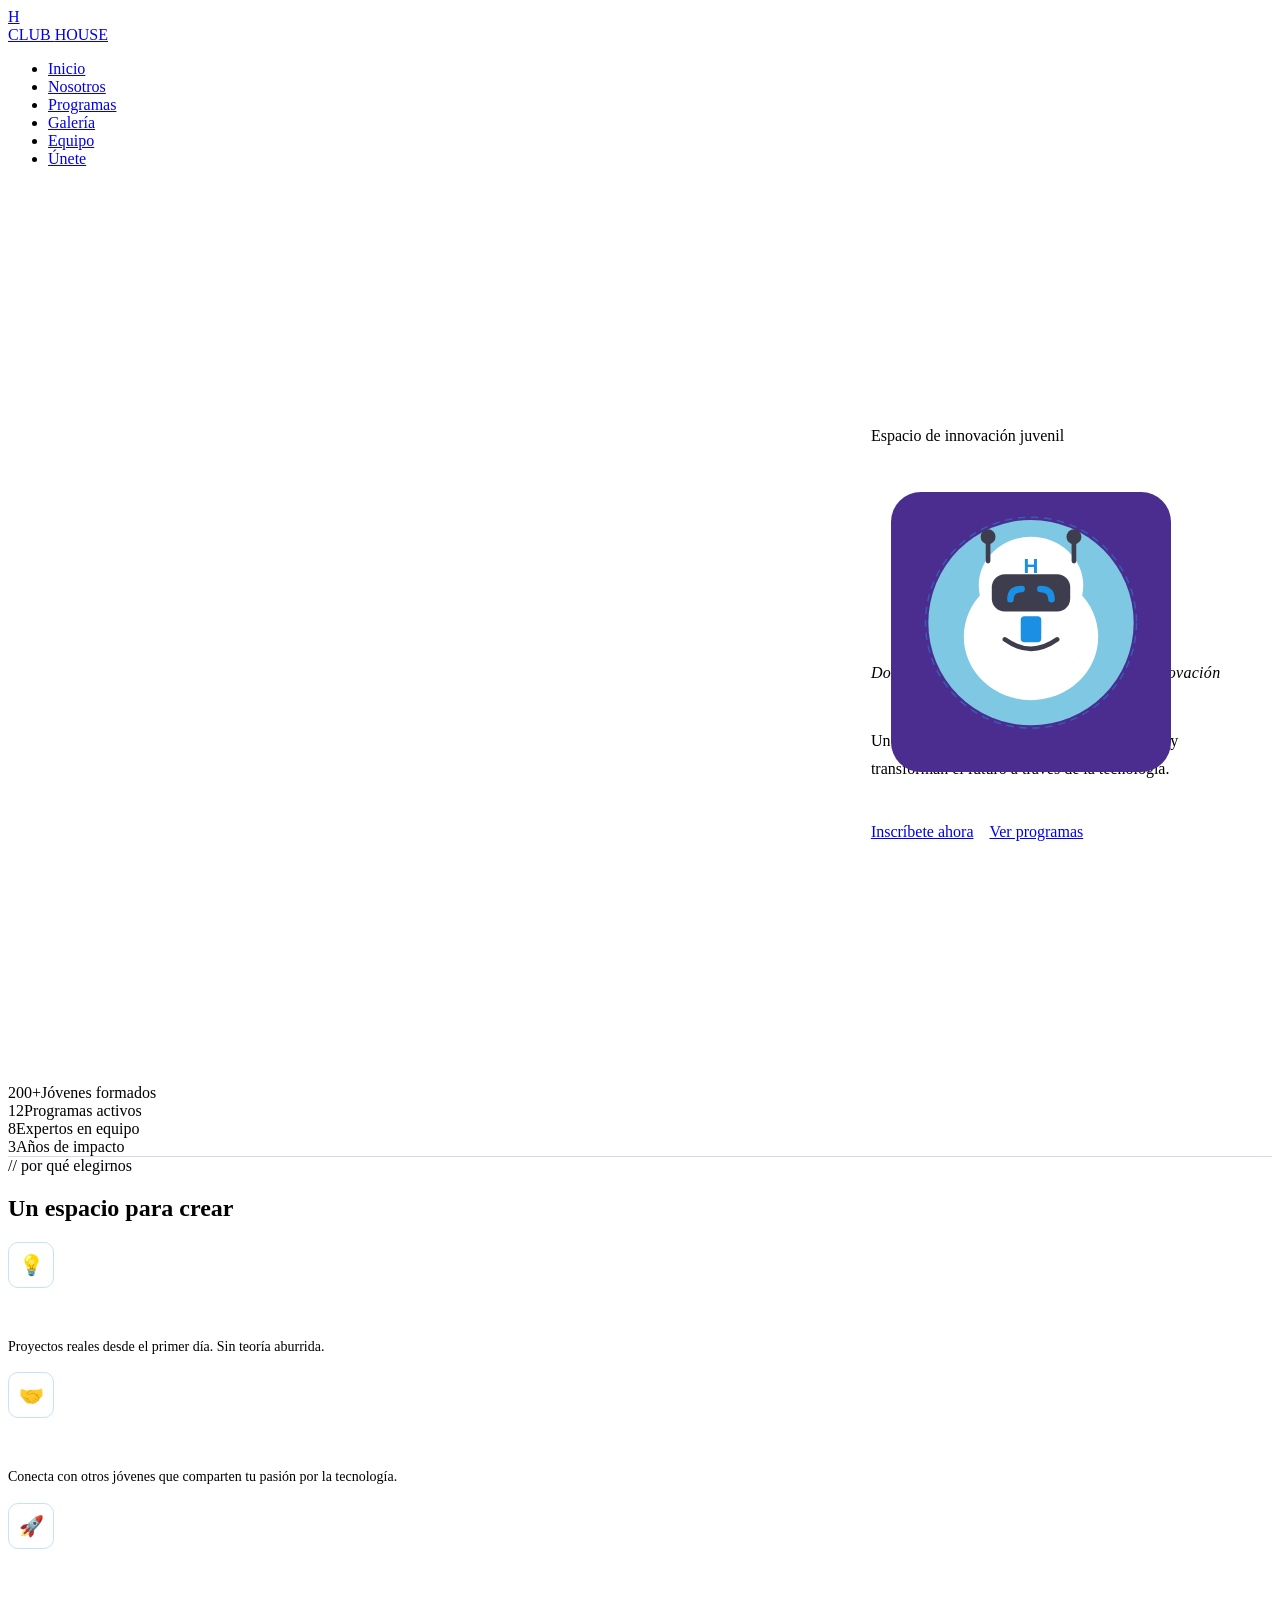
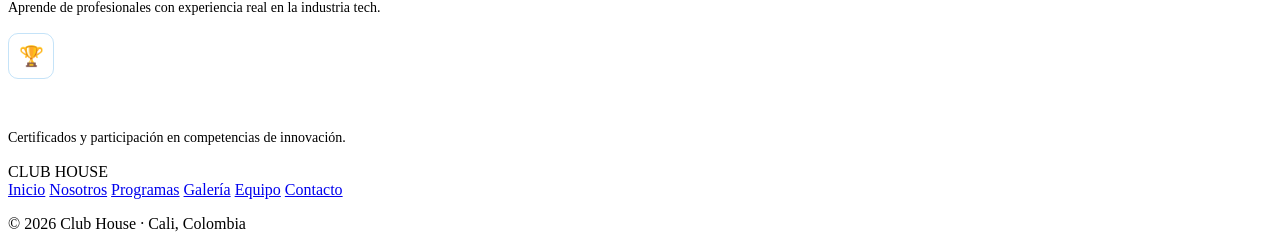
==== index.html @ 058dc251 "mensaje descriptivo del cambio" ====
<!DOCTYPE html>
<html lang="es">
<head>
  <meta charset="UTF-8">
  <meta name="viewport" content="width=device-width, initial-scale=1.0">
  <title>Club House — Inicio</title>
  <link rel="stylesheet" href="css/style.css">
  <style>
    .hero {
      min-height: 100vh;
      display: flex; align-items: center;
      padding: 0 48px;
      position: relative; overflow: hidden;
    }
    .glow-purple { width: 700px; height: 700px; top: -200px; right: -150px; }
    .glow-blue   { width: 500px; height: 500px; bottom: -100px; left: 5%; }

    .hero-content { position: relative; z-index: 2; max-width: 640px; }

    .hero h1 {
      font-family: 'Orbitron', monospace;
      font-size: 68px; font-weight: 900;
      line-height: 1.0; color: #fff;
      letter-spacing: -2px; margin-bottom: 22px;
    }
    .hero h1 .accent { color: var(--blue-elec); }

    .hero-slogan {
      font-size: 19px; color: var(--blue-light);
      font-weight: 300; font-style: italic;
      margin-bottom: 14px; letter-spacing: 0.3px;
    }
    .hero p {
      font-size: 16px; color: var(--text-muted);
      margin-bottom: 40px; max-width: 520px; line-height: 1.75;
    }
    .hero-btns { display: flex; gap: 16px; flex-wrap: wrap; }

    /* Robot flotante */
    .hero-robot {
      position: absolute; right: 8%; top: 50%;
      transform: translateY(-50%);
      z-index: 2; animation: float 4s ease-in-out infinite;
    }
    @keyframes float {
      0%,100% { transform: translateY(-50%); }
      50%      { transform: translateY(calc(-50% - 18px)); }
    }

    /* Tarjetas de features */
    .features {
      background: var(--surface);
      border-top: 1px solid rgba(75,45,143,0.2);
    }
    .feature-icon {
      width: 44px; height: 44px;
      background: var(--blue-dim);
      border: 1px solid rgba(26,143,227,0.25);
      border-radius: 10px;
      display: flex; align-items: center; justify-content: center;
      font-size: 20px; margin-bottom: 16px;
    }
    .card h3 {
      font-size: 16px; font-weight: 600; color: #fff; margin-bottom: 8px;
    }
    .card p { font-size: 14px; color: var(--text-muted); line-height: 1.6; }
  </style>
</head>
<body>

<nav>
  <a href="index.html" class="nav-logo">
    <div class="logo-icon">H</div>
    <span class="logo-text">CLUB <span>HOUSE</span></span>
  </a>
  <ul>
    <li><a href="index.html">Inicio</a></li>
    <li><a href="pages/about.html">Nosotros</a></li>
    <li><a href="pages/programs.html">Programas</a></li>
    <li><a href="pages/gallery.html">Galería</a></li>
    <li><a href="pages/team.html">Equipo</a></li>
    <li><a href="pages/contact.html" class="nav-cta">Únete</a></li>
  </ul>
</nav>

<!-- HERO -->
<div class="page">
  <section class="hero">
    <div class="hero-grid"></div>
    <div class="glow-purple"></div>
    <div class="glow-blue"></div>

    <div class="hero-content">
      <div class="badge">
        <div class="badge-dot"></div>
        Espacio de innovación juvenil
      </div>

      <h1>CLUB<br><span class="accent">HOUSE</span></h1>
      <p class="hero-slogan">Donde la tecnología se encuentra con la innovación</p>
      <p>Un espacio donde los jóvenes aprenden, crean y transforman el futuro a través de la tecnología.</p>

      <div class="hero-btns">
        <a href="pages/contact.html" class="btn-primary">Inscríbete ahora</a>
        <a href="pages/programs.html" class="btn-outline">Ver programas</a>
      </div>
    </div>

    <!-- Robot SVG -->
    <div class="hero-robot">
      <svg width="280" height="280" viewBox="0 0 300 300" fill="none" xmlns="http://www.w3.org/2000/svg">
        <rect width="300" height="300" rx="32" fill="#4B2D8F"/>
        <circle cx="150" cy="140" r="110" fill="#7EC8E3"/>
        <ellipse cx="150" cy="155" rx="72" ry="68" fill="#FFFFFF"/>
        <ellipse cx="150" cy="100" rx="56" ry="52" fill="#FFFFFF"/>
        <rect x="108" y="88" width="84" height="40" rx="14" fill="#3D3D4E"/>
        <path d="M128 115 Q128 104 140 104" stroke="#1A8FE3" stroke-width="7" stroke-linecap="round" fill="none"/>
        <path d="M172 115 Q172 104 160 104" stroke="#1A8FE3" stroke-width="7" stroke-linecap="round" fill="none"/>
        <text x="150" y="87" text-anchor="middle" font-family="Arial" font-weight="900" font-size="22" fill="#1A8FE3">H</text>
        <line x1="104" y1="52" x2="104" y2="74" stroke="#3D3D4E" stroke-width="5" stroke-linecap="round"/>
        <circle cx="104" cy="48" r="8" fill="#3D3D4E"/>
        <line x1="196" y1="52" x2="196" y2="74" stroke="#3D3D4E" stroke-width="5" stroke-linecap="round"/>
        <circle cx="196" cy="48" r="8" fill="#3D3D4E"/>
        <rect x="139" y="133" width="22" height="28" rx="4" fill="#1A8FE3"/>
        <path d="M122 158 Q150 178 178 158" stroke="#3D3D4E" stroke-width="5" stroke-linecap="round" fill="none"/>
        <circle cx="150" cy="140" r="113" stroke="#1A8FE3" stroke-width="1.5" stroke-dasharray="8 6" opacity="0.5"/>
      </svg>
    </div>
  </section>

  <!-- STATS -->
  <div class="stats-bar">
    <div><span class="stat-num">200+</span><span class="stat-label">Jóvenes formados</span></div>
    <div><span class="stat-num">12</span><span class="stat-label">Programas activos</span></div>
    <div><span class="stat-num">8</span><span class="stat-label">Expertos en equipo</span></div>
    <div><span class="stat-num">3</span><span class="stat-label">Años de impacto</span></div>
  </div>

  <!-- FEATURES -->
  <div class="features">
    <div class="section">
      <span class="section-tag">// por qué elegirnos</span>
      <h2 class="page-title">Un espacio para <span>crear</span></h2>
      <div class="divider"></div>
      <div class="grid-4">
        <div class="card" data-animate>
          <div class="feature-icon">💡</div>
          <h3>Aprendizaje práctico</h3>
          <p>Proyectos reales desde el primer día. Sin teoría aburrida.</p>
        </div>
        <div class="card" data-animate>
          <div class="feature-icon">🤝</div>
          <h3>Comunidad activa</h3>
          <p>Conecta con otros jóvenes que comparten tu pasión por la tecnología.</p>
        </div>
        <div class="card" data-animate>
          <div class="feature-icon">🚀</div>
          <h3>Mentores expertos</h3>
          <p>Aprende de profesionales con experiencia real en la industria tech.</p>
        </div>
        <div class="card" data-animate>
          <div class="feature-icon">🏆</div>
          <h3>Reconocimiento</h3>
          <p>Certificados y participación en competencias de innovación.</p>
        </div>
      </div>
    </div>
  </div>
</div>

<footer>
  <span class="footer-logo">CLUB <span>HOUSE</span></span>
  <div class="footer-links">
    <a href="index.html">Inicio</a>
    <a href="pages/about.html">Nosotros</a>
    <a href="pages/programs.html">Programas</a>
    <a href="pages/gallery.html">Galería</a>
    <a href="pages/team.html">Equipo</a>
    <a href="pages/contact.html">Contacto</a>
  </div>
  <p>© 2026 Club House · Cali, Colombia</p>
</footer>

<script src="js/main.js"></script>
</body>
</html>
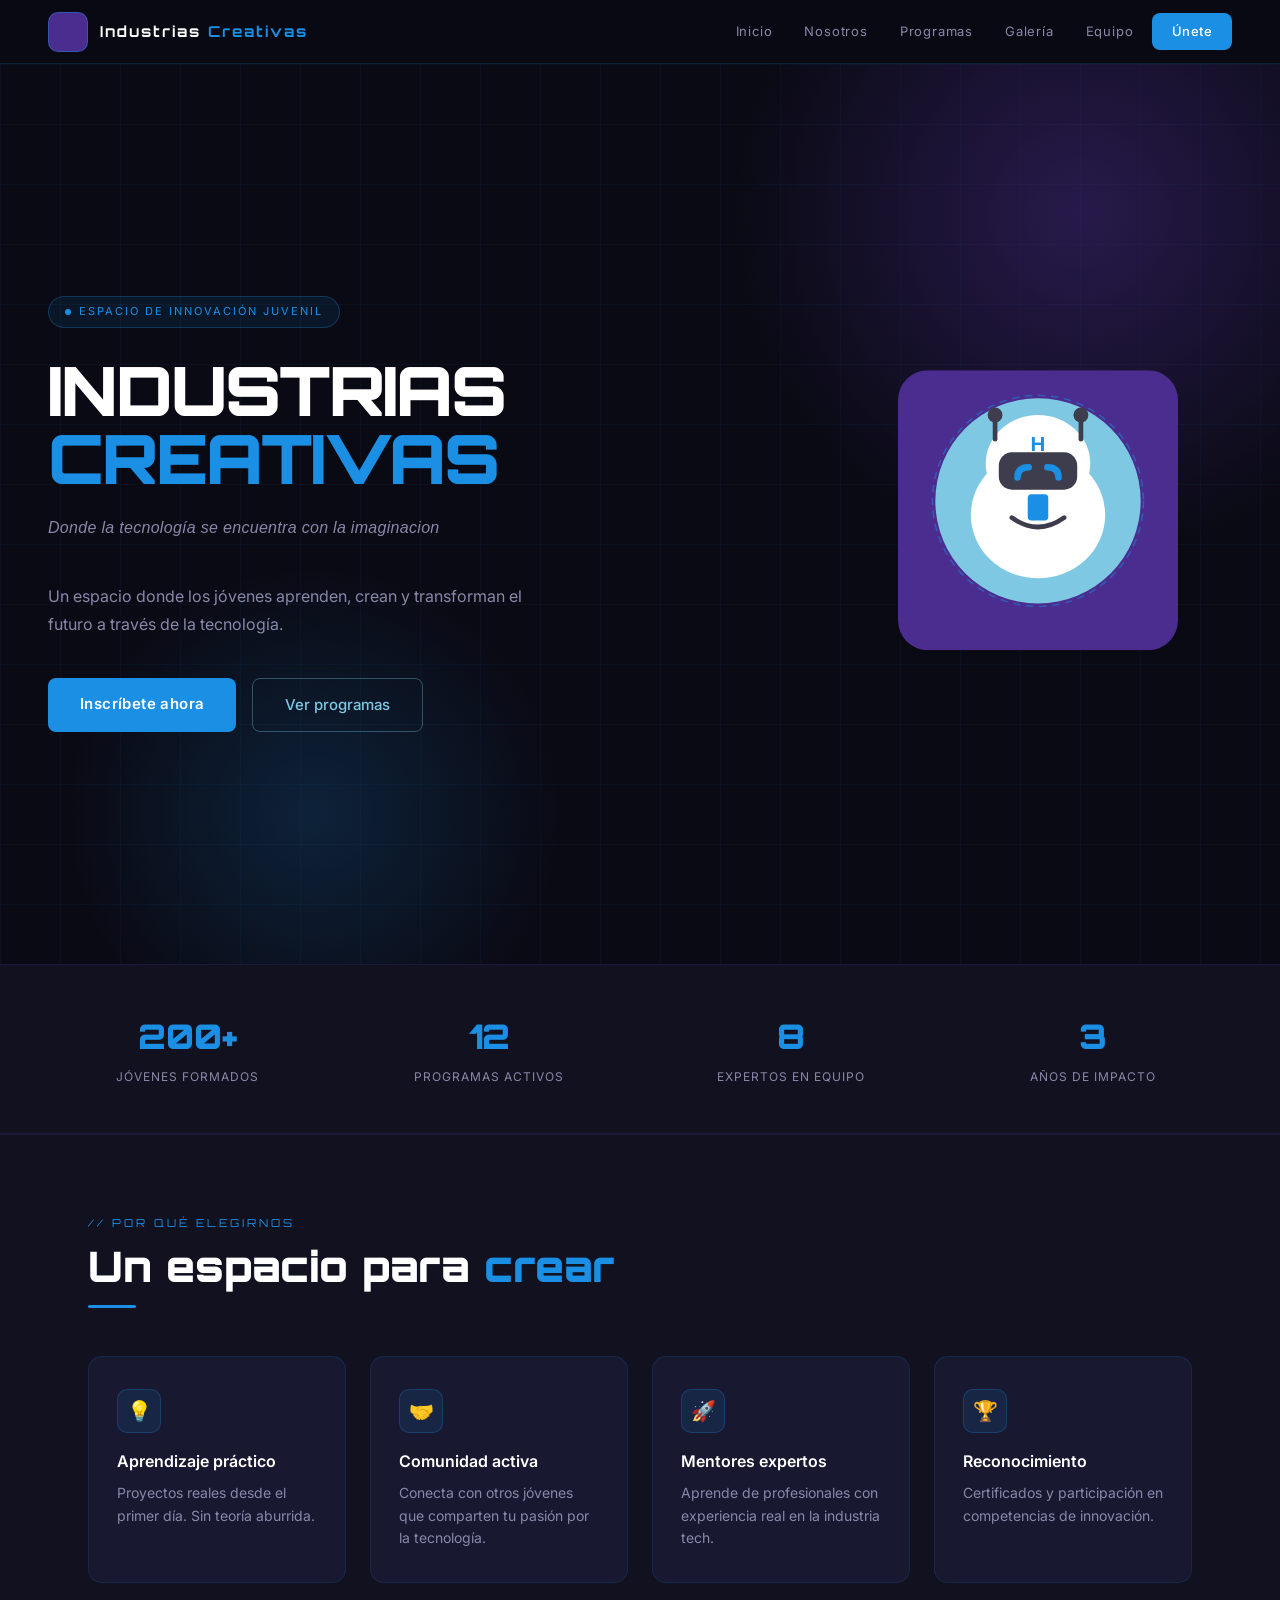
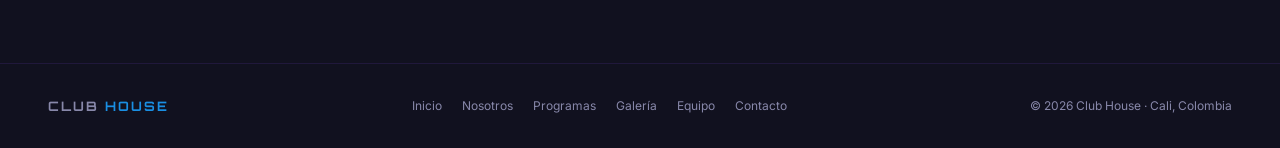
==== commit d1aec01f: "Cambios en el frontend" ====
--- a/index.html
+++ b/index.html
@@ -70,8 +70,8 @@
 
 <nav>
   <a href="index.html" class="nav-logo">
-    <div class="logo-icon">H</div>
-    <span class="logo-text">CLUB <span>HOUSE</span></span>
+    <div class="logo-icon"></div>
+    <span class="logo-text">Industrias <span>Creativas</span></span>
   </a>
   <ul>
     <li><a href="index.html">Inicio</a></li>
@@ -96,8 +96,8 @@
         Espacio de innovación juvenil
       </div>
 
-      <h1>CLUB<br><span class="accent">HOUSE</span></h1>
-      <p class="hero-slogan">Donde la tecnología se encuentra con la innovación</p>
+      <h1>INDUSTRIAS<br><span class="accent">CREATIVAS</span></h1>
+      <p class="hero-slogan">Donde la tecnología se encuentra con la imaginacion</p>
       <p>Un espacio donde los jóvenes aprenden, crean y transforman el futuro a través de la tecnología.</p>
 
       <div class="hero-btns">
--- a/css/style.css
+++ b/css/style.css
@@ -0,0 +1,273 @@
+@import url('https://fonts.googleapis.com/css2?family=Orbitron:wght@400;700;900&family=Inter:wght@300;400;500;600&display=swap');
+
+:root {
+  --purple: #4B2D8F;
+  --purple-dark: #2a1850;
+  --purple-light: rgba(75,45,143,0.15);
+  --blue-light: #7EC8E3;
+  --blue-elec: #1A8FE3;
+  --blue-dim: rgba(26,143,227,0.12);
+  --gray-dark: #3D3D4E;
+  --bg: #0a0a14;
+  --surface: #11111f;
+  --surface2: #181830;
+  --border: rgba(26,143,227,0.15);
+  --border-hover: rgba(26,143,227,0.4);
+  --text: #e8e8ff;
+  --text-muted: #8888aa;
+  --nav-h: 64px;
+}
+
+* { margin: 0; padding: 0; box-sizing: border-box; }
+
+html { scroll-behavior: smooth; }
+
+body {
+  font-family: 'Inter', sans-serif;
+  background: var(--bg);
+  color: var(--text);
+  line-height: 1.6;
+  overflow-x: hidden;
+  min-height: 100vh;
+}
+
+/* ── NAV ── */
+nav {
+  position: fixed; top: 0; width: 100%; z-index: 100;
+  background: rgba(10,10,20,0.94);
+  backdrop-filter: blur(14px);
+  border-bottom: 1px solid rgba(30,143,227,0.18);
+  padding: 0 48px;
+  display: flex; align-items: center; justify-content: space-between;
+  height: var(--nav-h);
+}
+
+.nav-logo {
+  display: flex; align-items: center; gap: 12px;
+  text-decoration: none;
+}
+
+.logo-icon {
+  width: 40px; height: 40px;
+  background: var(--purple);
+  border-radius: 10px;
+  display: flex; align-items: center; justify-content: center;
+  font-family: 'Orbitron', monospace;
+  font-weight: 900; font-size: 18px;
+  color: var(--blue-elec);
+  border: 1px solid rgba(26,143,227,0.4);
+  flex-shrink: 0;
+}
+
+.logo-text {
+  font-family: 'Orbitron', monospace;
+  font-weight: 700; font-size: 15px;
+  color: #fff; letter-spacing: 2px;
+}
+.logo-text span { color: var(--blue-elec); }
+
+nav ul {
+  list-style: none;
+  display: flex; gap: 4px; align-items: center;
+}
+
+nav ul li a {
+  text-decoration: none;
+  color: var(--text-muted);
+  font-size: 13px;
+  letter-spacing: 0.8px;
+  padding: 8px 14px;
+  border-radius: 8px;
+  transition: color 0.2s, background 0.2s;
+  display: block;
+}
+
+nav ul li a:hover { color: #fff; background: rgba(255,255,255,0.06); }
+nav ul li a.active { color: var(--blue-elec); background: var(--blue-dim); }
+
+.nav-cta {
+  background: var(--blue-elec) !important;
+  color: #fff !important;
+  padding: 8px 20px !important;
+  border-radius: 8px !important;
+  font-weight: 500 !important;
+  letter-spacing: 0.5px !important;
+}
+.nav-cta:hover { opacity: 0.88 !important; background: var(--blue-elec) !important; }
+
+/* ── PAGE WRAPPER ── */
+.page {
+  padding-top: var(--nav-h);
+  min-height: 100vh;
+}
+
+/* ── HERO BG EFFECTS ── */
+.hero-grid {
+  position: absolute; inset: 0; pointer-events: none;
+  background-image:
+    linear-gradient(rgba(26,143,227,0.05) 1px, transparent 1px),
+    linear-gradient(90deg, rgba(26,143,227,0.05) 1px, transparent 1px);
+  background-size: 60px 60px;
+}
+
+.glow-purple {
+  position: absolute; pointer-events: none; border-radius: 50%;
+  background: radial-gradient(circle, rgba(75,45,143,0.45) 0%, transparent 70%);
+}
+.glow-blue {
+  position: absolute; pointer-events: none; border-radius: 50%;
+  background: radial-gradient(circle, rgba(26,143,227,0.18) 0%, transparent 70%);
+}
+
+/* ── SECTION COMMONS ── */
+.section {
+  padding: 80px 48px;
+  max-width: 1200px;
+  margin: 0 auto;
+}
+
+.section-tag {
+  font-size: 11px; color: var(--blue-elec);
+  text-transform: uppercase; letter-spacing: 3px;
+  margin-bottom: 10px; display: block;
+  font-family: 'Orbitron', monospace;
+}
+
+h1.page-title, h2.page-title {
+  font-family: 'Orbitron', monospace;
+  font-size: 42px; font-weight: 900;
+  color: #fff; line-height: 1.1;
+  margin-bottom: 16px;
+}
+h1.page-title span, h2.page-title span { color: var(--blue-elec); }
+
+.page-sub {
+  font-size: 16px; color: var(--text-muted);
+  max-width: 580px; margin-bottom: 60px;
+  line-height: 1.7;
+}
+
+.divider {
+  width: 48px; height: 3px;
+  background: var(--blue-elec);
+  border-radius: 2px; margin-bottom: 48px;
+}
+
+/* ── CARDS ── */
+.card {
+  background: var(--surface2);
+  border: 1px solid var(--border);
+  border-radius: 14px;
+  padding: 32px 28px;
+  transition: border-color 0.25s, transform 0.25s;
+  position: relative; overflow: hidden;
+}
+
+.card::before {
+  content: '';
+  position: absolute; top: 0; left: 0; right: 0;
+  height: 2px; background: var(--blue-elec);
+  opacity: 0; transition: opacity 0.25s;
+}
+
+.card:hover { border-color: var(--border-hover); transform: translateY(-4px); }
+.card:hover::before { opacity: 1; }
+
+/* ── BUTTONS ── */
+.btn-primary {
+  background: var(--blue-elec); color: #fff;
+  padding: 14px 32px; border-radius: 8px;
+  font-weight: 600; font-size: 15px;
+  text-decoration: none; border: none; cursor: pointer;
+  display: inline-block; letter-spacing: 0.4px;
+  transition: opacity 0.2s, transform 0.2s;
+}
+.btn-primary:hover { opacity: 0.88; transform: translateY(-1px); }
+
+.btn-outline {
+  background: transparent; color: var(--blue-light);
+  padding: 14px 32px; border-radius: 8px;
+  font-weight: 500; font-size: 15px;
+  text-decoration: none; display: inline-block;
+  border: 1px solid rgba(126,200,227,0.35);
+  transition: background 0.2s;
+}
+.btn-outline:hover { background: rgba(126,200,227,0.08); }
+
+/* ── BADGE ── */
+.badge {
+  display: inline-flex; align-items: center; gap: 8px;
+  background: rgba(26,143,227,0.1);
+  border: 1px solid rgba(26,143,227,0.28);
+  border-radius: 100px; padding: 6px 16px;
+  font-size: 11px; color: var(--blue-elec);
+  letter-spacing: 2px; text-transform: uppercase;
+  margin-bottom: 28px;
+}
+.badge-dot {
+  width: 6px; height: 6px; border-radius: 50%;
+  background: var(--blue-elec);
+  animation: pulse 2s infinite;
+}
+@keyframes pulse {
+  0%,100% { opacity:1; transform:scale(1); }
+  50%      { opacity:0.4; transform:scale(0.75); }
+}
+
+/* ── STATS BAR ── */
+.stats-bar {
+  background: var(--surface);
+  border-top: 1px solid rgba(75,45,143,0.25);
+  border-bottom: 1px solid rgba(75,45,143,0.25);
+  padding: 44px 48px;
+  display: grid; grid-template-columns: repeat(4,1fr);
+  gap: 24px; text-align: center;
+}
+.stat-num {
+  font-family: 'Orbitron', monospace;
+  font-size: 34px; font-weight: 900;
+  color: var(--blue-elec); display: block;
+}
+.stat-label {
+  font-size: 12px; color: var(--text-muted);
+  text-transform: uppercase; letter-spacing: 1px; margin-top: 4px;
+}
+
+/* ── FOOTER ── */
+footer {
+  background: var(--surface);
+  border-top: 1px solid rgba(75,45,143,0.25);
+  padding: 32px 48px;
+  display: flex; align-items: center; justify-content: space-between;
+  flex-wrap: wrap; gap: 16px;
+}
+.footer-logo {
+  font-family: 'Orbitron', monospace;
+  font-weight: 700; font-size: 13px;
+  color: var(--text-muted); letter-spacing: 2px;
+}
+.footer-logo span { color: var(--blue-elec); }
+footer p { font-size: 12px; color: var(--text-muted); }
+
+.footer-links { display: flex; gap: 20px; }
+.footer-links a {
+  font-size: 12px; color: var(--text-muted);
+  text-decoration: none; transition: color 0.2s;
+}
+.footer-links a:hover { color: var(--blue-elec); }
+
+/* ── GRID HELPERS ── */
+.grid-2 { display: grid; grid-template-columns: 1fr 1fr; gap: 40px; }
+.grid-3 { display: grid; grid-template-columns: repeat(3,1fr); gap: 24px; }
+.grid-4 { display: grid; grid-template-columns: repeat(4,1fr); gap: 24px; }
+
+@media (max-width: 900px) {
+  nav { padding: 0 20px; }
+  nav ul { gap: 0; }
+  nav ul li a { padding: 8px 10px; font-size: 12px; }
+  .section { padding: 60px 20px; }
+  h1.page-title, h2.page-title { font-size: 30px; }
+  .grid-2, .grid-3, .grid-4 { grid-template-columns: 1fr; }
+  .stats-bar { grid-template-columns: repeat(2,1fr); }
+  footer { flex-direction: column; text-align: center; }
+}
